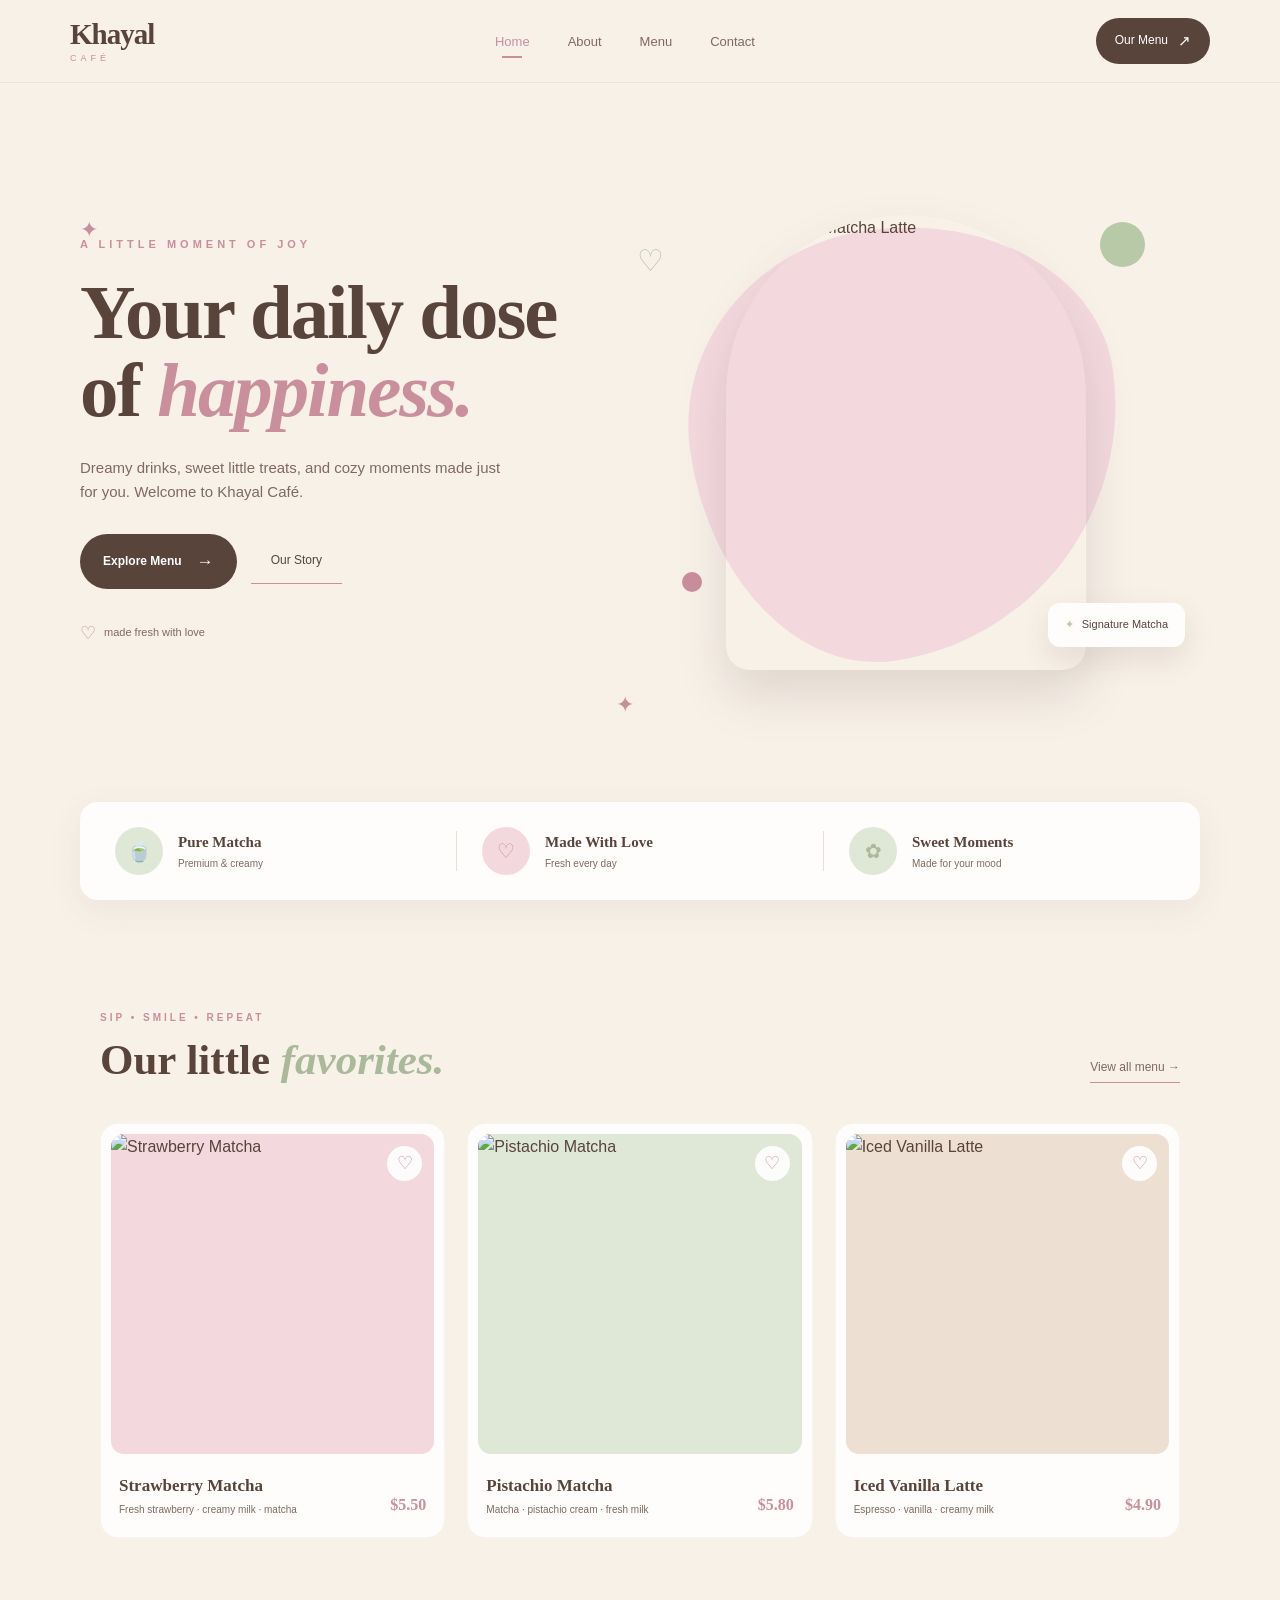
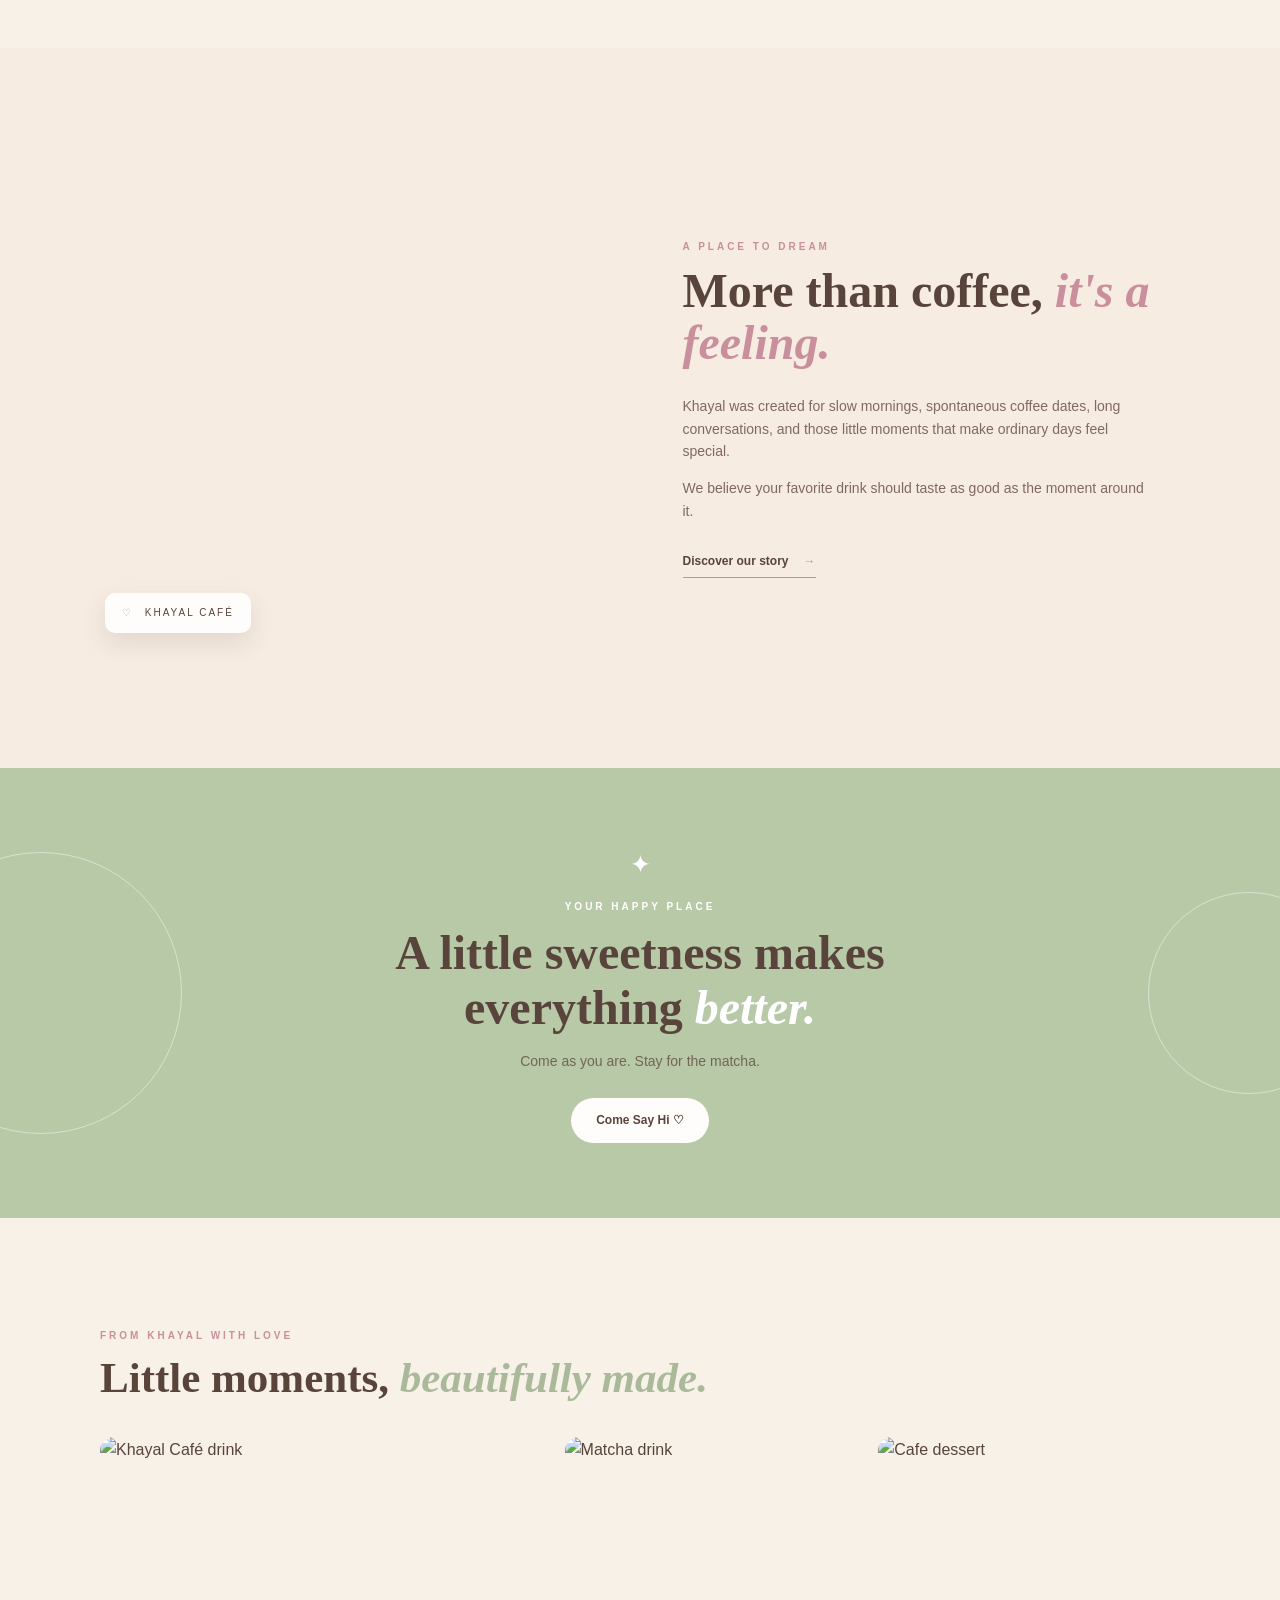
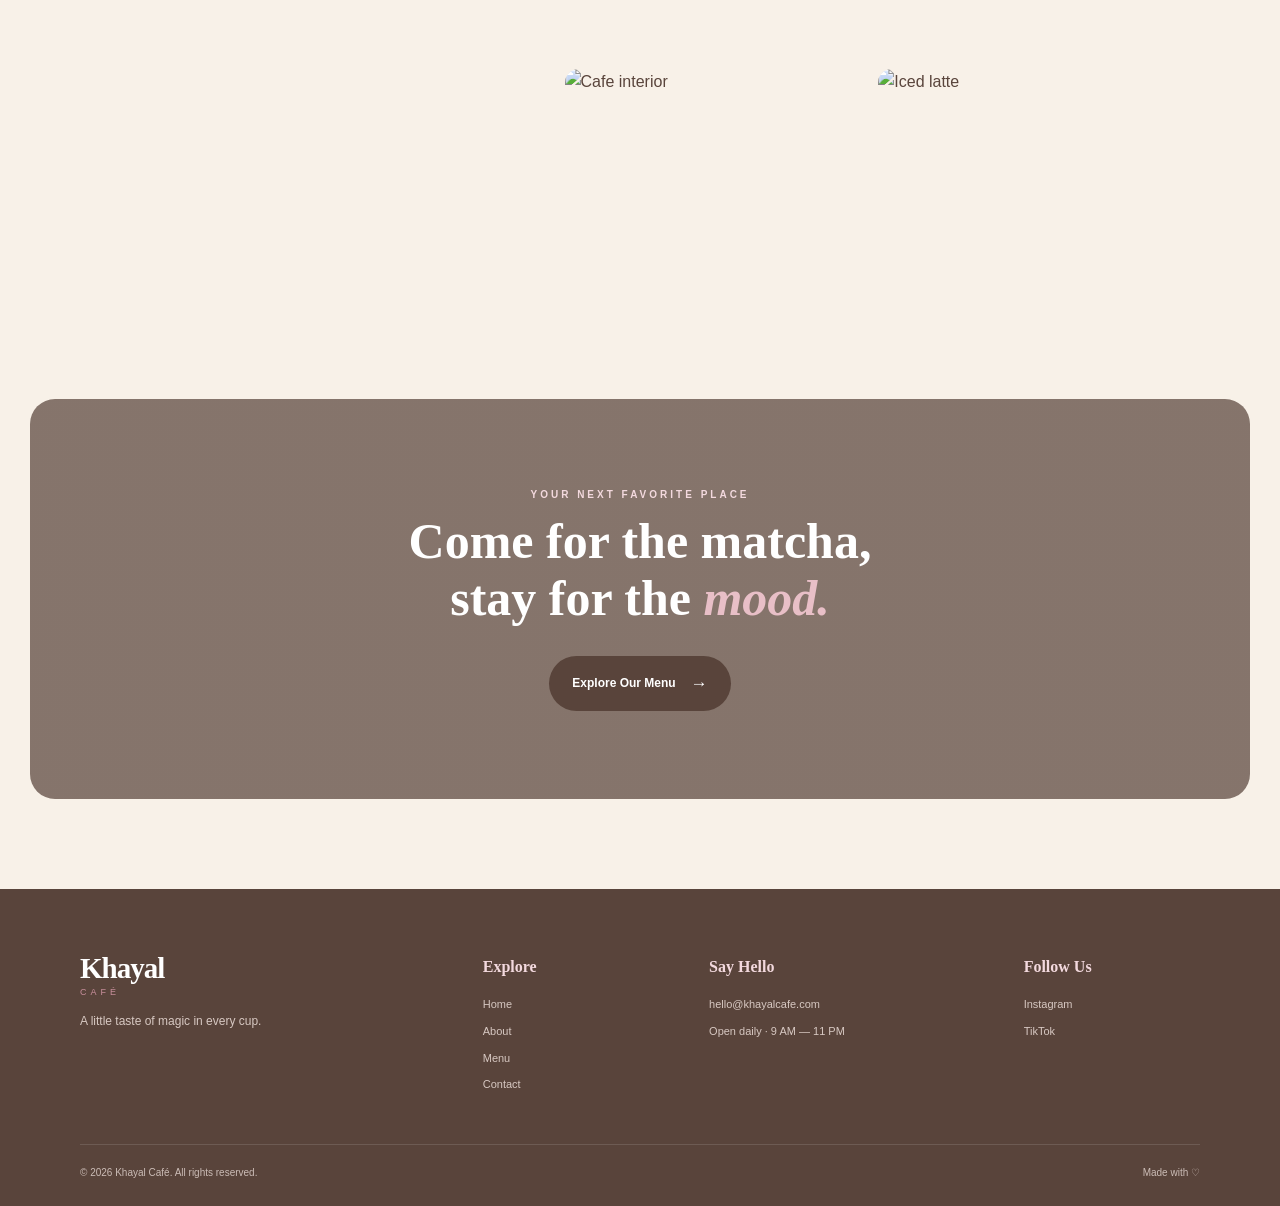
==== index.html @ 0837bf9d "Add files via upload" ====
<!DOCTYPE html>
<html lang="en">
<head>
    <meta charset="UTF-8">
    <meta name="viewport" content="width=device-width, initial-scale=1.0">
    <title>Khayal Café | A Little Taste of Magic</title>
    <link rel="stylesheet" href="style.css">
</head>
<body>
<header class="navbar">  
    <div class="nav-container">  
        <a href="index.html" class="logo">  
            <span>Khayal</span>  
            <small>CAFÉ</small>  
        </a>  
        <nav>  
            <input type="checkbox" id="nav-toggle" class="nav-toggle-input">
            <label for="nav-toggle" class="hamburger">  
               <span></span>  
               <span></span>  
               <span></span>  
            </label>  
            <ul class="nav-links">  
                <li><a href="index.html" class="active">Home</a></li>  
                <li><a href="about.html">About</a></li>  
                <li><a href="menu.html">Menu</a></li>  
                <li><a href="contact.html">Contact</a></li>  
            </ul>  
        </nav>  
        <a href="menu.html" class="menu-btn">  
            Our Menu <span>↗</span>  
        </a>  
    </div>  
</header>  

<main>  

        <section class="hero">
            <span class="decor-star star-one">✦</span>
            <span class="decor-star star-two">✦</span>
            <span class="decor-heart">♡</span>

            <div class="hero-content">
                <p class="eyebrow">
                    A LITTLE MOMENT OF JOY
                </p>
                <h1>
                    Your daily dose
                    of <span>happiness.</span>
                </h1>
                <p class="hero-text">
                    Dreamy drinks, sweet little treats,
                    and cozy moments made just for you.
                    Welcome to Khayal Café.
                </p>
                <div class="hero-buttons">
                    <a href="menu.html" class="primary-btn">
                        Explore Menu
                        <span>→</span>
                    </a>
                    <a href="about.html" class="story-btn">
                        Our Story
                    </a>
                </div>
                <div class="hero-note">
                    <span>♡</span>
                    made fresh with love
                </div>
            </div>
            <div class="hero-visual">
                <div class="pink-shape"></div>
                <div class="hero-image-frame">
                    <img src="images/Strawberry Matcha Latte.jpeg" alt="Strawberry Matcha Latte">
                </div>
                <div class="matcha-tag">
                    <span>✦</span>
                    Signature Matcha
                </div>
                <div class="small-circle circle-one"></div>
                <div class="small-circle circle-two"></div>
            </div>
        </section>
        <section class="values">
            <div class="value-item">
                <div class="value-icon">🍵</div>
                <div>
                    <h3>Pure Matcha</h3>
                    <p>Premium & creamy</p>
                </div>
            </div>

            <div class="value-line"></div>

            <div class="value-item">
                <div class="value-icon pink">♡</div>
                <div>
                    <h3>Made With Love</h3>
                    <p>Fresh every day</p>
                </div>
            </div>

            <div class="value-line"></div>

            <div class="value-item">
                <div class="value-icon green">✿</div>
                <div>
                    <h3>Sweet Moments</h3>
                    <p>Made for your mood</p>
                </div>
            </div>
        </section>
        <section class="favorites">
            <div class="section-header">
                <div>
                    <p class="section-label">
                        SIP • SMILE • REPEAT
                    </p>
                    <h2>
                        Our little <span>favorites.</span>
                    </h2>
                </div>
                <a href="menu.html" class="view-all">
                    View all menu →
                </a>
            </div>

            <div class="drink-grid">
                <!-- CARD 1 -->
                <article class="drink-card">
                    <div class="drink-image pink-bg">
                        <span class="favorite">♡</span>
                        <img src="images/Strawberry Matcha.jpeg" alt="Strawberry Matcha">
                    </div>
                    <div class="drink-info">
                        <div>
                            <h3>Strawberry Matcha</h3>
                            <p>Fresh strawberry · creamy milk · matcha</p>
                        </div>
                        <strong>$5.50</strong>
                    </div>
                </article>

                <!-- CARD 2 -->
                <article class="drink-card">
                    <div class="drink-image green-bg">
                        <span class="favorite">♡</span>
                        <img src="images/Pistachio Matcha.jpeg" alt="Pistachio Matcha">
                    </div>
                    <div class="drink-info">
                        <div>
                            <h3>Pistachio Matcha</h3>
                            <p>Matcha · pistachio cream · fresh milk</p>
                        </div>
                        <strong>$5.80</strong>
                    </div>
                </article>

                <!-- CARD 3 -->
                <article class="drink-card">
                    <div class="drink-image beige-bg">
                        <span class="favorite">♡</span>
                        <img src="images/Iced Vanilla Latte.jpeg" alt="Iced Vanilla Latte">
                    </div>
                    <div class="drink-info">
                        <div>
                            <h3>Iced Vanilla Latte</h3>
                            <p>Espresso · vanilla · creamy milk</p>
                        </div>
                        <strong>$4.90</strong>
                    </div>
                </article>
            </div>
        </section>
        <section class="about-preview">
            <div class="about-photo">
                <img src="images/Khayal Café.jpeg" alt="Khayal Café">
                <div class="photo-label">
                    <span>♡</span>
                    KHAYAL CAFÉ
                </div>
            </div>

            <div class="about-text">
                <p class="section-label">
                    A PLACE TO DREAM
                </p>
                <h2>
                    More than coffee,
                    <span>it's a feeling.</span>
                </h2>
                <p>
                    Khayal was created for slow mornings,
                    spontaneous coffee dates, long conversations,
                    and those little moments that make ordinary
                    days feel special.
                </p>
                <p>
                    We believe your favorite drink should taste
                    as good as the moment around it.
                </p>
                <a href="about.html" class="learn-more">
                    Discover our story
                    <span>→</span>
                </a>
            </div>
        </section>
        <section class="mood-section">
            <div class="mood-decoration">✦</div>
            <p class="section-label">
                YOUR HAPPY PLACE
            </p>
            <h2>
                A little sweetness
                makes everything <span>better.</span>
            </h2>
            <p>
                Come as you are. Stay for the matcha.
            </p>
            <a href="contact.html" class="light-btn">
                Come Say Hi ♡
            </a>
        </section>

        <section class="gallery">
            <div class="section-header gallery-header">
                <div>
                    <p class="section-label">
                        FROM KHAYAL WITH LOVE
                    </p>
                    <h2>
                        Little moments,
                        <span>beautifully made.</span>
                    </h2>
                </div>
            </div>

            <div class="gallery-grid">
                <div class="gallery-item large">
                    <img src="images/Khayal Café drin.jpeg" alt="Khayal Café drink">
                </div>
                <div class="gallery-item">
                    <img src="images/Matcha drink.jpeg" alt="Matcha drink">
                </div>
                <div class="gallery-item">
                    <img src="images/Cafe dessert.jpeg" alt="Cafe dessert">
                </div>
                <div class="gallery-item">
                    <img src="images/Cafe interior.jpeg" alt="Cafe interior">
                </div>
                <div class="gallery-item">
                    <img src="images/Iced latte.jpeg" alt="Iced latte">
                </div>
            </div>
        </section>

        <section class="cta">
            <div class="cta-content">
                <p class="section-label">
                    YOUR NEXT FAVORITE PLACE
                </p>
                <h2>
                    Come for the matcha,
                    <br>
                    stay for the <span>mood.</span>
                </h2>
                <a href="menu.html" class="primary-btn">
                    Explore Our Menu
                    <span>→</span>
                </a>
            </div>
        </section>
    </main>

    <footer class="footer">
        <div class="footer-main">
            <div class="footer-brand">
                <a href="index.html" class="logo">
                    <span>Khayal</span>
                    <small>CAFÉ</small>
                </a>
                <p>
                    A little taste of magic
                    in every cup.
                </p>
            </div>

            <div class="footer-column">
                <h4>Explore</h4>
                <a href="index.html">Home</a>
                <a href="about.html">About</a>
                <a href="menu.html">Menu</a>
                <a href="contact.html">Contact</a>
            </div>

            <div class="footer-column">
                <h4>Say Hello</h4>
                <p>hello@khayalcafe.com</p>
                <p>Open daily · 9 AM — 11 PM</p>
            </div>

            <div class="footer-column">
                <h4>Follow Us</h4>
                <div class="socials">
                    <a href="#">Instagram</a>
                    <a href="#">TikTok</a>
                </div>
            </div>
        </div>

        <div class="footer-bottom">
            <p>
                © 2026 Khayal Café. All rights reserved.
            </p>
            <span>
                Made with ♡
            </span>
        </div>
    </footer>

</body>
</html>
---- style.css ----
* {
    margin: 0;
    padding: 0;
    box-sizing: border-box;
}

html {
    scroll-behavior: smooth;
}

body {
    font-family: Arial, Helvetica, sans-serif;
    background: #f8f1e8;
    color: #59443b;
    line-height: 1.6;
}

img {
    width: 100%;
    display: block;
}

a {
    text-decoration: none;
    color: inherit;
}

/* === COLORS === */
:root {
    --cream: #f8f1e8;
    --beige: #ede0d2;
    --beige-light: #f6ece2;
    --pink: #e8bfc7;
    --pink-light: #f3d9de;
    --pink-dark: #c98f9c;
    --pistachio: #b8c9a8;
    --pistachio-light: #dfe8d7;
    --sage: #a9b99a;
    --mocha: #59443b;
    --mocha-light: #806960;
    --white: #fffdfb;
}

/* === NAVBAR === */
.navbar {
    position: fixed;
    top: 0;
    left: 0;
    width: 100%;
    background: rgba(248, 241, 232, 0.94);
    backdrop-filter: blur(12px);
    z-index: 1000;
    border-bottom: 1px solid rgba(89, 68, 59, 0.08);
}

.nav-container {
    max-width: 1200px;
    height: 82px;
    margin: auto;
    padding: 0 30px;
    display: flex;
    align-items: center;
    justify-content: space-between;
}

/* === LOGO === */
.logo {
    display: flex;
    flex-direction: column;
    line-height: 1;
}

.logo span {
    font-family: Georgia, serif;
    font-size: 29px;
    font-weight: bold;
    letter-spacing: -1px;
}

.logo small {
    margin-top: 5px;
    font-size: 9px;
    letter-spacing: 4px;
    color: var(--pink-dark);
}

/* ===  NAV LINKS === */
.nav-links {
    display: flex;
    align-items: center;
    gap: 38px;
    list-style: none;
}

.nav-links a {
    position: relative;
    font-size: 13px;
    color: var(--mocha-light);
    transition: 0.3s ease;
}

.nav-links a::after {
    content: "";
    position: absolute;
    bottom: -9px;
    left: 50%;
    width: 0;
    height: 2px;
    background: var(--pink-dark);
    transform: translateX(-50%);
    transition: 0.3s ease;
}

.nav-links a:hover,
.nav-links a.active {
    color: var(--pink-dark);
}

.nav-links a:hover::after,
.nav-links a.active::after {
    width: 20px;
}

/* === MENU BUTTON === */
.menu-btn {
    display: flex;
    align-items: center;
    gap: 10px;
    padding: 11px 19px;
    background: var(--mocha);
    color: white;
    border-radius: 30px;
    font-size: 12px;
    transition: 0.3s ease;
}

.menu-btn span {
    font-size: 15px;
}

.menu-btn:hover {
    background: var(--pink-dark);
    transform: translateY(-2px);
}

/* === HERO === */
.hero {
    max-width: 1200px;
    min-height: 720px;
    margin: 82px auto 0;
    padding: 75px 40px;
    display: grid;
    grid-template-columns: 0.9fr 1.1fr;
    align-items: center;
    gap: 50px;
    position: relative;
    overflow: hidden;
}

/* DECORATIONS */
.decor-star {
    position: absolute;
    color: var(--pink-dark);
    font-size: 22px;
}

.star-one {
    top: 130px;
    left: 40px;
}

.star-two {
    bottom: 80px;
    left: 48%;
}

.decor-heart {
    position: absolute;
    top: 155px;
    right: 48%;
    font-size: 30px;
    color: var(--pistachio);
}

/* === HERO CONTENT === */
.hero-content {
    position: relative;
    z-index: 3;
}

.eyebrow {
    color: var(--pink-dark);
    font-size: 11px;
    font-weight: bold;
    letter-spacing: 4px;
    margin-bottom: 20px;
}

.hero h1 {
    font-family: Georgia, serif;
    font-size: clamp(55px, 6vw, 78px);
    line-height: 1.02;
    letter-spacing: -2px;
    color: var(--mocha);
    max-width: 560px;
    margin-bottom: 25px;
}

.hero h1 span {
    color: var(--pink-dark);
    font-style: italic;
}

.hero-text {
    max-width: 440px;
    color: var(--mocha-light);
    font-size: 15px;
    margin-bottom: 30px;
}

/* == BUTTONS == */
.hero-buttons {
    display: flex;
    align-items: center;
    gap: 14px;
}

.primary-btn {
    display: inline-flex;
    align-items: center;
    gap: 15px;
    background: var(--mocha);
    color: white;
    padding: 14px 23px;
    border-radius: 30px;
    font-size: 12px;
    font-weight: bold;
    transition: 0.3s ease;
}

.primary-btn span {
    font-size: 17px;
}

.primary-btn:hover {
    background: var(--pink-dark);
    transform: translateY(-3px);
    box-shadow: 0 12px 25px rgba(89, 68, 59, 0.15);
}

.story-btn {
    padding: 13px 20px;
    font-size: 12px;
    color: var(--mocha);
    border-bottom: 1px solid var(--pink-dark);
    transition: 0.3s ease;
}

.story-btn:hover {
    color: var(--pink-dark);
}

.hero-note {
    margin-top: 30px;
    display: flex;
    align-items: center;
    gap: 8px;
    font-size: 11px;
    color: var(--mocha-light);
}

.hero-note span {
    color: var(--pink-dark);
    font-size: 18px;
}

/* === HERO VISUAL == */
.hero-visual {
    height: 540px;
    position: relative;
    display: flex;
    align-items: center;
    justify-content: center;
}

/* BIG PINK SHAPE */
.pink-shape {
    position: absolute;
    width: 430px;
    height: 430px;
    background: var(--pink-light);
    border-radius: 48% 52% 60% 40% / 45% 40% 60% 55%;
    transform: rotate(-8deg);
}

/* IMAGE */
.hero-image-frame {
    position: relative;
    width: 360px;
    height: 455px;
    z-index: 2;
    overflow: hidden;
    border-radius: 190px 190px 25px 25px;
    box-shadow: 0 25px 50px rgba(89, 68, 59, 0.15);
}

.hero-image-frame img {
    width: 100%;
    height: 100%;
    object-fit: cover;
    transition: 0.6s ease;
}

.hero-image-frame:hover img {
    transform: scale(1.05);
}

/* MATCHA TAG */
.matcha-tag {
    position: absolute;
    z-index: 5;
    bottom: 65px;
    right: 15px;
    padding: 13px 17px;
    background: var(--white);
    border-radius: 12px;
    box-shadow: 0 12px 30px rgba(89, 68, 59, 0.12);
    font-size: 11px;
    display: flex;
    align-items: center;
    gap: 8px;
}

.matcha-tag span {
    color: var(--pistachio);
}

/* CIRCLES */
.small-circle {
    position: absolute;
    border-radius: 50%;
}

.circle-one {
    width: 45px;
    height: 45px;
    background: var(--pistachio);
    top: 50px;
    right: 55px;
}

.circle-two {
    width: 20px;
    height: 20px;
    background: var(--pink-dark);
    bottom: 120px;
    left: 70px;
}

/* ==== VALUES === */
.values {
    max-width: 1120px;
    margin: auto;
    background: var(--white);
    padding: 25px 35px;
    border-radius: 18px;
    box-shadow: 0 10px 35px rgba(89, 68, 59, 0.07);
    display: grid;
    grid-template-columns: 1fr auto 1fr auto 1fr;
    align-items: center;
    gap: 25px;
    position: relative;
    z-index: 10;
}

.value-item {
    display: flex;
    align-items: center;
    gap: 15px;
}

.value-icon {
    width: 48px;
    height: 48px;
    flex-shrink: 0;
    display: flex;
    align-items: center;
    justify-content: center;
    border-radius: 50%;
    background: var(--pistachio-light);
    font-size: 20px;
}

.value-icon.pink {
    background: var(--pink-light);
    color: var(--pink-dark);
}

.value-icon.green {
    background: var(--pistachio-light);
    color: var(--sage);
}

.value-item h3 {
    font-family: Georgia, serif;
    font-size: 15px;
    margin-bottom: 2px;
}

.value-item p {
    font-size: 10px;
    color: var(--mocha-light);
}

.value-line {
    width: 1px;
    height: 40px;
    background: #eadfd6;
}
/* === FAVORITES ==== */
.favorites {
    max-width: 1120px;
    margin: auto;
    padding: 110px 20px;
}

.section-header {
    display: flex;
    align-items: end;
    justify-content: space-between;
    margin-bottom: 40px;
}

.section-label {
    color: var(--pink-dark);
    font-size: 10px;
    letter-spacing: 3px;
    font-weight: bold;
    margin-bottom: 10px;
}

.section-header h2 {
    font-family: Georgia, serif;
    font-size: 43px;
    line-height: 1.1;
}

.section-header h2 span {
    color: var(--sage);
    font-style: italic;
}

.view-all {
    font-size: 12px;
    color: var(--mocha-light);
    border-bottom: 1px solid var(--pink-dark);
    padding-bottom: 5px;
}

/* DRINK GRID */
.drink-grid {
    display: grid;
    grid-template-columns: repeat(3, 1fr);
    gap: 22px;
}

.drink-card {
    background: var(--white);
    border-radius: 18px;
    padding: 10px;
    transition: 0.35s ease;
    border: 1px solid rgba(89, 68, 59, 0.05);
}

.drink-card:hover {
    transform: translateY(-8px);
    box-shadow: 0 20px 40px rgba(89, 68, 59, 0.10);
}

.drink-image {
    height: 320px;
    position: relative;
    overflow: hidden;
    border-radius: 13px;
}

.pink-bg {
    background: var(--pink-light);
}

.green-bg {
    background: var(--pistachio-light);
}

.beige-bg {
    background: var(--beige);
}

.drink-image img {
    height: 100%;
    object-fit: cover;
    transition: 0.5s ease;
}

.drink-card:hover .drink-image img {
    transform: scale(1.04);
}

.favorite {
    position: absolute;
    top: 12px;
    right: 12px;
    z-index: 3;
    width: 35px;
    height: 35px;
    background: rgba(255, 255, 255, 0.9);
    border-radius: 50%;
    display: flex;
    align-items: center;
    justify-content: center;
    color: var(--pink-dark);
    font-size: 18px;
}

.drink-info {
    padding: 18px 8px 10px;
    display: flex;
    align-items: end;
    justify-content: space-between;
    gap: 10px;
}

.drink-info h3 {
    font-family: Georgia, serif;
    font-size: 17px;
    margin-bottom: 4px;
}

.drink-info p {
    color: var(--mocha-light);
    font-size: 10px;
    line-height: 1.4;
}

.drink-info strong {
    color: var(--pink-dark);
    font-family: Georgia, serif;
    white-space: nowrap;
}

/* ================= ABOUT ================= */
.about-preview {
    background: var(--beige-light);
    padding: 110px max(30px, calc((100% - 1120px) / 2));
    display: grid;
    grid-template-columns: 1fr 1fr;
    gap: 85px;
    align-items: center;
}

.about-photo {
    position: relative;
}

.about-photo img {
    height: 500px;
    object-fit: cover;
    border-radius: 180px 180px 20px 20px;
}

.photo-label {
    position: absolute;
    bottom: 25px;
    left: 25px;
    background: var(--white);
    padding: 12px 17px;
    border-radius: 10px;
    font-size: 10px;
    letter-spacing: 2px;
    box-shadow: 0 10px 25px rgba(89, 68, 59, 0.12);
}

.photo-label span {
    color: var(--pink-dark);
    margin-right: 7px;
}

.about-text h2 {
    font-family: Georgia, serif;
    font-size: 48px;
    line-height: 1.1;
    margin-bottom: 25px;
}

.about-text h2 span {
    color: var(--pink-dark);
    font-style: italic;
}

.about-text > p:not(.section-label) {
    max-width: 470px;
    color: var(--mocha-light);
    font-size: 14px;
    margin-bottom: 15px;
}

.learn-more {
    display: inline-flex;
    gap: 15px;
    margin-top: 15px;
    color: var(--mocha);
    font-size: 12px;
    font-weight: bold;
    border-bottom: 1px solid var(--pink-dark);
    padding-bottom: 6px;
}

.learn-more span {
    color: var(--pink-dark);
}

/* === MOOD ==== */
.mood-section {
    min-height: 450px;
    background: var(--pistachio);
    display: flex;
    flex-direction: column;
    align-items: center;
    justify-content: center;
    text-align: center;
    padding: 70px 25px;
    position: relative;
    overflow: hidden;
}

.mood-section::before {
    content: "";
    position: absolute;
    width: 280px;
    height: 280px;
    border: 1px solid rgba(255, 255, 255, 0.45);
    border-radius: 50%;
    left: -100px;
}

.mood-section::after {
    content: "";
    position: absolute;
    width: 200px;
    height: 200px;
    border: 1px solid rgba(255, 255, 255, 0.45);
    border-radius: 50%;
    right: -70px;
}

.mood-decoration {
    font-size: 25px;
    color: white;
    margin-bottom: 15px;
}

.mood-section .section-label {
    color: white;
}

.mood-section h2 {
    max-width: 700px;
    font-family: Georgia, serif;
    font-size: 48px;
    line-height: 1.15;
    color: var(--mocha);
    margin-bottom: 15px;
}

.mood-section h2 span {
    color: white;
    font-style: italic;
}

.mood-section > p:not(.section-label) {
    color: rgba(89, 68, 59, 0.75);
    font-size: 14px;
    margin-bottom: 25px;
}

.light-btn {
    background: var(--white);
    color: var(--mocha);
    padding: 13px 25px;
    border-radius: 30px;
    font-size: 12px;
    font-weight: bold;
    transition: 0.3s ease;
}

.light-btn:hover {
    background: var(--pink-light);
    transform: translateY(-3px);
}

/* ================= GALLERY ================= */
.gallery {
    max-width: 1120px;
    margin: auto;
    padding: 110px 20px;
}

.gallery-header {
    margin-bottom: 35px;
}

.gallery-grid {
    display: grid;
    grid-template-columns: 1.5fr 1fr 1fr;
    grid-template-rows: 220px 220px;
    gap: 12px;
}

.gallery-item {
    overflow: hidden;
    border-radius: 14px;
}

.gallery-item.large {
    grid-row: span 2;
}

.gallery-item img {
    width: 100%;
    height: 100%;
    object-fit: cover;
    transition: 0.5s ease;
}

.gallery-item:hover img {
    transform: scale(1.06);
}

/* === CTA === */
.cta {
    margin: 0 30px 90px;
    min-height: 400px;
    border-radius: 25px;
    background: linear-gradient(
            rgba(89, 68, 59, 0.72),
            rgba(89, 68, 59, 0.72)
        ),
        url("../images/cafe.jpg");
    background-size: cover;
    background-position: center;
    display: flex;
    align-items: center;
    justify-content: center;
    text-align: center;
}

.cta-content .section-label {
    color: var(--pink-light);
}

.cta h2 {
    font-family: Georgia, serif;
    color: white;
    font-size: 50px;
    line-height: 1.15;
    margin-bottom: 28px;
}

.cta h2 span {
    color: var(--pink);
    font-style: italic;
}

/* == FOOTER === */
.footer {
    background: var(--mocha);
    color: white;
    padding: 65px max(30px, calc((100% - 1120px) / 2)) 25px;
}

.footer-main {
    display: grid;
    grid-template-columns: 2fr 1fr 1.5fr 1fr;
    gap: 50px;
    padding-bottom: 50px;
}

.footer-brand .logo span {
    color: white;
}

.footer-brand p {
    color: #d7c8c2;
    font-size: 12px;
    margin-top: 15px;
    max-width: 190px;
}

.footer-column {
    display: flex;
    flex-direction: column;
    gap: 9px;
}

.footer-column h4 {
    font-family: Georgia, serif;
    font-color: var(--pink-light);
    color: var(--pink-light);
    margin-bottom: 8px;
}

.footer-column a,
.footer-column p {
    color: #d7c8c2;
    font-size: 11px;
    transition: 0.3s ease;
}

.footer-column a:hover {
    color: var(--pink);
}

.socials {
    display: flex;
    flex-direction: column;
    gap: 9px;
}

.footer-bottom {
    border-top: 1px solid rgba(255, 255, 255, 0.12);
    padding-top: 20px;
    display: flex;
    justify-content: space-between;
    color: #cbbcb6;
    font-size: 10px;
}

/* ==ABOUT PAGE==== */

/* == ABOUT HERO == */
.about-hero {
    min-height: 500px;
    margin-top: 82px;
    background: radial-gradient(
            circle at 15% 25%,
            rgba(232, 191, 199, 0.45),
            transparent 25%
        ),
        radial-gradient(
            circle at 85% 70%,
            rgba(184, 201, 168, 0.45),
            transparent 25%
        ),
        var(--beige);
    display: flex;
    align-items: center;
    justify-content: center;
    text-align: center;
    padding: 80px 25px;
    position: relative;
    overflow: hidden;
}

.about-hero-content {
    max-width: 720px;
    position: relative;
    z-index: 2;
}

.about-hero h1 {
    font-family: Georgia, serif;
    font-size: clamp(48px, 6vw, 72px);
    line-height: 1.05;
    letter-spacing: -2px;
    color: var(--mocha);
    margin-bottom: 25px;
}

.about-hero h1 span {
    color: var(--pink-dark);
    font-style: italic;
}

.about-hero-content > p:last-child {
    max-width: 550px;
    margin: auto;
    color: var(--mocha-light);
    font-size: 15px;
}

.about-hero-decoration {
    position: absolute;
    font-size: 35px;
    color: rgba(255, 255, 255, 0.8);
}

.decoration-left {
    top: 90px;
    left: 12%;
}

.decoration-right {
    bottom: 80px;
    right: 12%;
    color: var(--pink-dark);
}

/* ================= STORY ================= */
.story-section {
    max-width: 1120px;
    margin: auto;
    padding: 110px 20px;
    display: grid;
    grid-template-columns: 1fr 1fr;
    align-items: center;
    gap: 90px;
}

.story-image {
    position: relative;
}

.story-image img {
    height: 560px;
    object-fit: cover;
    border-radius: 200px 200px 25px 25px;
}

.story-badge {
    position: absolute;
    right: -20px;
    bottom: 35px;
    background: var(--white);
    padding: 15px 20px;
    border-radius: 13px;
    display: flex;
    align-items: center;
    gap: 12px;
    box-shadow: 0 15px 35px rgba(89, 68, 59, 0.12);
}

.story-badge > span {
    width: 40px;
    height: 40px;
    display: flex;
    align-items: center;
    justify-content: center;
    border-radius: 50%;
    background: var(--pistachio-light);
    color: var(--sage);
    font-size: 19px;
}

.story-badge div {
    display: flex;
    flex-direction: column;
}

.story-badge strong {
    font-family: Georgia, serif;
    font-size: 13px;
}

.story-badge small {
    font-size: 9px;
    color: var(--mocha-light);
}

.story-content h2 {
    font-family: Georgia, serif;
    font-size: 49px;
    line-height: 1.1;
    margin-bottom: 25px;
}

.story-content h2 span {
    color: var(--pink-dark);
    font-style: italic;
}

.story-content > p:not(.section-label) {
    color: var(--mocha-light);
    font-size: 14px;
    max-width: 480px;
    margin-bottom: 16px;
}

.story-signature {
    display: flex;
    align-items: center;
    gap: 13px;
    margin-top: 30px;
    padding-top: 22px;
    border-top: 1px solid #e6d8ce;
    max-width: 400px;
}

.story-signature > span {
    width: 42px;
    height: 42px;
    display: flex;
    align-items: center;
    justify-content: center;
    background: var(--pink-light);
    border-radius: 50%;
    color: var(--pink-dark);
    font-size: 19px;
}

.story-signature p {
    font-family: Georgia, serif;
    font-size: 12px;
    line-height: 1.4;
    color: var(--mocha-light);
}

.story-signature strong {
    color: var(--mocha);
}

/* == NUMBERS === */
.numbers {
    background: var(--pistachio);
    padding: 35px max(30px, calc((100% - 1000px) / 2));
    display: grid;
    grid-template-columns: 1fr auto 1fr auto 1fr auto 1fr;
    align-items: center;
    gap: 30px;
}

.number-item {
    display: flex;
    align-items: center;
    justify-content: center;
    gap: 13px;
}

.number-item strong {
    font-family: Georgia, serif;
    font-size: 32px;
    color: var(--mocha);
}

.number-item span {
    font-size: 9px;
    text-transform: uppercase;
    letter-spacing: 1px;
    line-height: 1.4;
    color: rgba(89, 68, 59, 0.7);
}

.number-divider {
    height: 38px;
    width: 1px;
    background: rgba(89, 68, 59, 0.2);
}

/* == WHY SECTION == */
.why-section {
    max-width: 1120px;
    margin: auto;
    padding: 110px 20px;
}

.why-header {
    max-width: 620px;
    margin-bottom: 50px;
}

.why-header h2 {
    font-family: Georgia, serif;
    font-size: 48px;
    line-height: 1.1;
    margin-bottom: 15px;
}

.why-header h2 span {
    color: var(--sage);
    font-style: italic;
}

.why-header > p:last-child {
    color: var(--mocha-light);
    font-size: 14px;
    max-width: 500px;
}

.why-grid {
    display: grid;
    grid-template-columns: repeat(3, 1fr);
    gap: 20px;
}

.why-card {
    padding: 35px 30px;
    background: var(--beige-light);
    border-radius: 18px;
    min-height: 300px;
    position: relative;
    transition: 0.35s ease;
}

.why-card:hover {
    transform: translateY(-7px);
    box-shadow: 0 20px 35px rgba(89, 68, 59, 0.08);
}

.why-card.featured {
    background: var(--pink-light);
}

.why-number {
    position: absolute;
    top: 25px;
    right: 25px;
    font-family: Georgia, serif;
    font-size: 12px;
    color: rgba(89, 68, 59, 0.35);
}

.why-icon {
    width: 58px;
    height: 58px;
    background: var(--white);
    border-radius: 50%;
    display: flex;
    align-items: center;
    justify-content: center;
    font-size: 24px;
    margin-bottom: 30px;
}

.why-card h3 {
    font-family: Georgia, serif;
    font-size: 22px;
    margin-bottom: 10px;
}

.why-card p {
    color: var(--mocha-light);
    font-size: 13px;
    max-width: 270px;
}

/* == QUOTE == */
.quote-section {
    background: var(--beige-light);
    padding: 100px max(30px, calc((100% - 1120px) / 2));
    display: grid;
    grid-template-columns: 1fr 1fr;
    align-items: center;
    gap: 80px;
}

.quote-image {
    height: 450px;
    overflow: hidden;
    border-radius: 20px;
}

.quote-image img {
    height: 100%;
    object-fit: cover;
    transition: 0.5s ease;
}

.quote-image:hover img {
    transform: scale(1.04);
}

.quote-content {
    position: relative;
    padding: 30px;
}

.quote-symbol {
    font-family: Georgia, serif;
    font-size: 100px;
    color: var(--pink);
    line-height: 0.5;
}

.quote-content blockquote {
    font-family: Georgia, serif;
    font-size: 39px;
    line-height: 1.2;
    color: var(--mocha);
    margin: 20px 0 25px;
}

.quote-line {
    width: 45px;
    height: 2px;
    background: var(--pink-dark);
    margin-bottom: 15px;
}

.quote-content > p {
    font-size: 11px;
    color: var(--mocha-light);
    letter-spacing: 1px;
}

/* === ATMOSPHERE == */
.atmosphere {
    max-width: 1120px;
    margin: auto;
    padding: 110px 20px;
    display: grid;
    grid-template-columns: 1fr 0.85fr;
    gap: 90px;
    align-items: center;
}

.atmosphere-content h2 {
    font-family: Georgia, serif;
    font-size: 48px;
    line-height: 1.1;
    margin-bottom: 20px;
}

.atmosphere-content h2 span {
    color: var(--pink-dark);
    font-style: italic;
}

.atmosphere-content > p:not(.section-label) {
    color: var(--mocha-light);
    font-size: 14px;
    max-width: 470px;
    margin-bottom: 25px;
}

.mood-tags {
    display: flex;
    flex-wrap: wrap;
    gap: 8px;
}

.mood-tags span {
    padding: 8px 13px;
    background: var(--pistachio-light);
    color: var(--mocha);
    border-radius: 20px;
    font-size: 10px;
}

.mood-tags span:nth-child(even) {
    background: var(--pink-light);
}

.atmosphere-photo {
    position: relative;
}

.atmosphere-photo::before {
    content: "";
    position: absolute;
    width: 100%;
    height: 100%;
    border: 1px solid var(--pink);
    border-radius: 20px;
    transform: rotate(5deg);
    z-index: 0;
}

.atmosphere-photo img {
    position: relative;
    z-index: 1;
    height: 450px;
    object-fit: cover;
    border-radius: 20px;
}

/* == ABOUT CTA == */
.about-cta {
    margin: 0 30px 90px;
    min-height: 390px;
    border-radius: 25px;
    background: var(--mocha);
    display: flex;
    flex-direction: column;
    align-items: center;
    justify-content: center;
    text-align: center;
    padding: 60px 20px;
    position: relative;
    overflow: hidden;
}

.about-cta::before {
    content: "✦";
    position: absolute;
    top: 45px;
    left: 18%;
    font-size: 25px;
    color: var(--pink);
}

.about-cta::after {
    content: "♡";
    position: absolute;
    bottom: 45px;
    right: 18%;
    font-size: 35px;
    color: var(--pistachio);
}

.about-cta .section-label {
    color: var(--pink-light);
}

.about-cta h2 {
    max-width: 650px;
    font-family: Georgia, serif;
    color: white;
    font-size: 48px;
    line-height: 1.15;
    margin-bottom: 28px;
}

.about-cta h2 span {
    color: var(--pink);
    font-style: italic;
}


/* ==  MENU / SERVICES PAGE=== */

/* == MENU HERO == */
.menu-hero {
    min-height: 620px;
    margin-top: 82px;
    padding: 70px max(30px, calc((100% - 1120px) / 2));
    display: grid;
    grid-template-columns: 1fr 0.8fr;
    align-items: center;
    gap: 70px;
    background: radial-gradient(
            circle at 10% 20%,
            rgba(232, 191, 199, 0.45),
            transparent 25%
        ),
        var(--cream);
    overflow: hidden;
}

.menu-hero-content h1 {
    font-family: Georgia, serif;
    font-size: clamp(52px, 6vw, 76px);
    line-height: 1.02;
    letter-spacing: -2px;
    color: var(--mocha);
    max-width: 600px;
    margin-bottom: 25px;
}

.menu-hero-content h1 span {
    color: var(--pink-dark);
    font-style: italic;
}

.menu-hero-content > p:last-child {
    max-width: 480px;
    color: var(--mocha-light);
    font-size: 15px;
}

/* HERO DRINK */
.menu-hero-drink {
    height: 480px;
    position: relative;
    display: flex;
    justify-content: center;
    align-items: center;
}

.menu-hero-circle {
    position: absolute;
    width: 390px;
    height: 390px;
    background: var(--pistachio-light);
    border-radius: 50%;
}

.menu-hero-drink img {
    position: relative;
    z-index: 2;
    width: 330px;
    height: 420px;
    object-fit: cover;
    border-radius: 170px 170px 20px 20px;
    box-shadow: 0 25px 45px rgba(89, 68, 59, 0.15);
    transition: 0.5s ease;
}

.menu-hero-drink:hover img {
    transform: translateY(-8px) rotate(1deg);
}

.hero-price {
    position: absolute;
    z-index: 4;
    bottom: 15px;
    right: 15px;
    background: var(--white);
    padding: 18px 20px;
    border-radius: 14px;
    box-shadow: 0 15px 30px rgba(89, 68, 59, 0.12);
    display: flex;
    flex-direction: column;
}

.hero-price small {
    color: var(--pink-dark);
    font-size: 8px;
    letter-spacing: 2px;
    margin-bottom: 5px;
}

.hero-price strong {
    font-family: Georgia, serif;
    font-size: 15px;
}

.hero-price span {
    color: var(--sage);
    font-family: Georgia, serif;
    font-size: 14px;
    margin-top: 3px;
}

/* ==MENU INTRO== */
.menu-intro {
    max-width: 1120px;
    margin: auto;
    padding: 90px 20px 50px;
    display: flex;
    align-items: end;
    justify-content: space-between;
    gap: 40px;
}

.menu-intro h2 {
    font-family: Georgia, serif;
    font-size: 45px;
    line-height: 1.1;
}

.menu-intro h2 span {
    color: var(--sage);
    font-style: italic;
}

.menu-intro > p {
    max-width: 400px;
    color: var(--mocha-light);
    font-size: 13px;
}

/* ===MENU SECTION=== */
.menu-section {
    max-width: 1120px;
    margin: auto;
    padding: 45px 20px 100px;
}

.menu-category-title {
    display: flex;
    align-items: center;
    gap: 25px;
    margin-bottom: 35px;
}

.menu-category-title > div {
    display: flex;
    align-items: center;
    gap: 15px;
    white-space: nowrap;
}

.menu-category-title .section-label {
    margin-bottom: 3px;
}

.menu-category-title h2 {
    font-family: Georgia, serif;
    font-size: 30px;
    line-height: 1;
}

.menu-category-title h2 span {
    color: var(--pink-dark);
    font-style: italic;
}

.category-icon {
    width: 50px;
    height: 50px;
    display: flex;
    align-items: center;
    justify-content: center;
    background: var(--pistachio-light);
    border-radius: 50%;
    font-size: 21px;
}

.coffee-icon {
    background: var(--pink-light);
}

.category-line {
    height: 1px;
    width: 100%;
    background: #e5d9d0;
}

/* ================= MENU GRID ================= */
.menu-grid {
    display: grid;
    grid-template-columns: repeat(3, 1fr);
    gap: 22px;
}

/* ================= MENU CARD ================= */
.menu-card {
    background: var(--white);
    border: 1px solid rgba(89, 68, 59, 0.06);
    border-radius: 18px;
    overflow: hidden;
    transition: 0.35s ease;
}

.menu-card:hover {
    transform: translateY(-9px);
    box-shadow: 0 20px 40px rgba(89, 68, 59, 0.11);
}

.menu-image {
    height: 320px;
    position: relative;
    overflow: hidden;
    background: var(--beige-light);
}

.menu-image img {
    width: 100%;
    height: 100%;
    object-fit: cover;
    transition: 0.5s ease;
}

.menu-card:hover .menu-image img {
    transform: scale(1.06);
}

/* BADGES */
.best-seller,
.new-item {
    position: absolute;
    top: 15px;
    left: 15px;
    padding: 7px 11px;
    border-radius: 20px;
    background: var(--pink-dark);
    color: white;
    font-size: 8px;
    font-weight: bold;
    letter-spacing: 1px;
}

.new-item {
    background: var(--sage);
}

/* HEART */
.heart {
    position: absolute;
    top: 12px;
    right: 12px;
    width: 38px;
    height: 38px;
    border: none;
    background: rgba(255, 255, 255, 0.92);
    color: var(--pink-dark);
    border-radius: 50%;
    font-size: 19px;
    cursor: pointer;
    transition: 0.3s ease;
}

.heart:hover {
    background: var(--pink-light);
    transform: scale(1.1);
}

/* PRODUCT INFO */
.menu-card-info {
    padding: 20px 18px 18px;
}

.product-title {
    display: flex;
    align-items: center;
    justify-content: space-between;
    gap: 10px;
    margin-bottom: 7px;
}

.product-title h3 {
    font-family: Georgia, serif;
    font-size: 17px;
}

.product-title strong {
    color: var(--pink-dark);
    font-family: Georgia, serif;
    white-space: nowrap;
}

.menu-card-info > p {
    color: var(--mocha-light);
    font-size: 11px;
    line-height: 1.5;
    min-height: 34px;
}

.product-tags {
    display: flex;
    gap: 6px;
    margin-top: 15px;
}

.product-tags span {
    padding: 5px 9px;
    border-radius: 15px;
    background: var(--pistachio-light);
    font-size: 8px;
    color: var(--mocha);
}

.product-tags span:nth-child(2) {
    background: var(--pink-light);
}

/* ===DESSERTS=== */
.dessert-section {
    background: var(--beige-light);
    padding: 100px max(30px, calc((100% - 1120px) / 2));
}

.dessert-heading {
    max-width: 600px;
    margin-bottom: 40px;
}

.dessert-heading h2 {
    font-family: Georgia, serif;
    font-size: 47px;
    line-height: 1.1;
    margin-bottom: 15px;
}

.dessert-heading h2 span {
    color: var(--pink-dark);
    font-style: italic;
}

.dessert-heading > p:last-child {
    color: var(--mocha-light);
    font-size: 13px;
    max-width: 430px;
}

/* DESSERT GRID */
.dessert-grid {
    display: grid;
    grid-template-columns: 1.4fr 0.8fr 0.8fr;
    height: 470px;
    gap: 12px;
}

.dessert-card {
    position: relative;
    overflow: hidden;
    border-radius: 18px;
}

.dessert-card img {
    width: 100%;
    height: 100%;
    object-fit: cover;
    transition: 0.5s ease;
}

.dessert-card:hover img {
    transform: scale(1.06);
}

.dessert-overlay {
    position: absolute;
    left: 12px;
    right: 12px;
    bottom: 12px;
    background: rgba(255, 253, 251, 0.94);
    padding: 13px 15px;
    border-radius: 12px;
    display: flex;
    align-items: center;
    gap: 12px;
    backdrop-filter: blur(8px);
}

.dessert-overlay > span {
    width: 34px;
    height: 34px;
    border-radius: 50%;
    background: var(--pink-light);
    color: var(--pink-dark);
    display: flex;
    align-items: center;
    justify-content: center;
    font-size: 17px;
}

.dessert-overlay h3 {
    font-family: Georgia, serif;
    font-size: 13px;
}

.dessert-overlay strong {
    font-family: Georgia, serif;
    color: var(--pink-dark);
    font-size: 12px;
}

/* == CUSTOM== */
.custom-section {
    max-width: 1120px;
    margin: auto;
    padding: 110px 20px;
    display: grid;
    grid-template-columns: 0.85fr 1fr;
    align-items: center;
    gap: 90px;
}

.custom-image {
    position: relative;
}

.custom-image::after {
    content: "";
    position: absolute;
    width: 100%;
    height: 100%;
    left: 18px;
    top: 18px;
    border: 1px solid var(--pink);
    border-radius: 20px;
    z-index: -1;
}

.custom-image img {
    height: 450px;
    object-fit: cover;
    border-radius: 20px;
}

.custom-content h2 {
    font-family: Georgia, serif;
    font-size: 48px;
    line-height: 1.1;
    margin-bottom: 20px;
}

.custom-content h2 span {
    color: var(--sage);
    font-style: italic;
}

.custom-content > p:not(.section-label) {
    color: var(--mocha-light);
    max-width: 460px;
    font-size: 14px;
    margin-bottom: 30px;
}

.custom-options {
    border-top: 1px solid #e4d8cf;
}

.custom-options > div {
    display: flex;
    align-items: center;
    gap: 18px;
    padding: 15px 0;
    border-bottom: 1px solid #e4d8cf;
}

.custom-options span {
    font-family: Georgia, serif;
    color: var(--pink-dark);
    font-size: 12px;
}

.custom-options p {
    font-size: 12px;
    color: var(--mocha);
}

/* == MENU CTA== */
.menu-cta {
    margin: 0 30px 90px;
    min-height: 390px;
    border-radius: 25px;
    background: var(--pistachio);
    display: flex;
    align-items: center;
    justify-content: center;
    text-align: center;
    padding: 60px 20px;
    position: relative;
    overflow: hidden;
}

.menu-cta::before {
    content: "✦";
    position: absolute;
    top: 45px;
    left: 18%;
    color: rgba(255, 255, 255, 0.7);
    font-size: 28px;
}

.menu-cta::after {
    content: "♡";
    position: absolute;
    bottom: 45px;
    right: 18%;
    color: rgba(255, 255, 255, 0.7);
    font-size: 35px;
}

.menu-cta h2 {
    font-family: Georgia, serif;
    color: var(--mocha);
    font-size: 50px;
    line-height: 1.1;
    margin-bottom: 10px;
}

.menu-cta h2 span {
    color: white;
    font-style: italic;
}

.menu-cta > div > p:not(.section-label) {
    color: rgba(89, 68, 59, 0.7);
    font-size: 13px;
    margin-bottom: 25px;
}


/* ==
   KHAYAL CAFÉ — CONTACT PAGE ===*/
.contact-hero {
    min-height: 470px;
    margin-top: 82px;
    padding: 80px max(30px, calc((100% - 1120px) / 2));
    display: grid;
    grid-template-columns: 1fr 0.7fr;
    align-items: center;
    gap: 70px;
    background: radial-gradient(
            circle at 10% 30%,
            rgba(235, 190, 199, 0.5),
            transparent 28%
        ),
        var(--cream);
    overflow: hidden;
}

.contact-hero-content h1 {
    font-family: Georgia, serif;
    font-size: clamp(52px, 6vw, 75px);
    line-height: 1.03;
    letter-spacing: -2px;
    color: var(--mocha);
    margin-bottom: 22px;
}

.contact-hero-content h1 span {
    color: var(--pink-dark);
    font-style: italic;
}

.contact-hero-content > p:not(.section-label) {
    max-width: 480px;
    color: var(--mocha-light);
    font-size: 14px;
    line-height: 1.7;
}

/* == CONTACT DECORATION == */
.contact-decoration {
    height: 330px;
    position: relative;
    display: flex;
    align-items: center;
    justify-content: center;
}

.contact-circle {
    width: 300px;
    height: 300px;
    border-radius: 50%;
    background: var(--pistachio-light);
    position: absolute;
}

.contact-decoration > span {
    width: 120px;
    height: 120px;
    border-radius: 50%;
    background: var(--pink);
    position: relative;
    z-index: 2;
    display: flex;
    align-items: center;
    justify-content: center;
    color: white;
    font-size: 48px;
    transform: rotate(-10deg);
    box-shadow: 0 20px 40px rgba(89, 68, 59, 0.12);
}

.contact-decoration small {
    position: absolute;
    bottom: 15px;
    right: 10px;
    font-size: 8px;
    letter-spacing: 4px;
    color: var(--mocha-light);
    transform: rotate(-90deg);
}

/* == CONTACT SECTION == */
.contact-section {
    max-width: 1120px;
    margin: auto;
    padding: 100px 20px;
    display: grid;
    grid-template-columns: 0.8fr 1.2fr;
    gap: 90px;
    align-items: start;
}

.contact-info h2 {
    font-family: Georgia, serif;
    font-size: 43px;
    line-height: 1.1;
    margin-bottom: 18px;
}

.contact-info h2 span {
    color: var(--sage);
    font-style: italic;
}

.contact-description {
    max-width: 440px;
    color: var(--mocha-light);
    font-size: 13px;
    line-height: 1.7;
    margin-bottom: 35px;
}

/* ===INFO ITEMS ==== */
.info-item {
    display: flex;
    gap: 16px;
    padding: 18px 0;
    border-bottom: 1px solid #e7dcd3;
}

.info-icon {
    width: 43px;
    height: 43px;
    flex-shrink: 0;
    border-radius: 50%;
    display: flex;
    align-items: center;
    justify-content: center;
    background: var(--pink-light);
    color: var(--pink-dark);
    font-size: 17px;
}

.info-item:nth-of-type(2) .info-icon {
    background: var(--pistachio-light);
    color: var(--sage);
}

.info-item:nth-of-type(3) .info-icon {
    background: var(--beige-light);
    color: var(--mocha);
}

.info-item span {
    display: block;
    color: var(--pink-dark);
    font-size: 7px;
    letter-spacing: 1.5px;
    margin-bottom: 5px;
}

.info-item h3 {
    font-family: Georgia, serif;
    font-size: 13px;
    margin-bottom: 4px;
}

.info-item p {
    color: var(--mocha-light);
    font-size: 9px;
}

/* ==SOCIAL === */
.contact-social {
    padding-top: 25px;
}

.contact-social > p {
    color: var(--mocha-light);
    font-size: 10px;
    margin-bottom: 12px;
}

.contact-social > div {
    display: flex;
    gap: 9px;
}

.contact-social a {
    padding: 8px 13px;
    border: 1px solid #e5d9d0;
    border-radius: 20px;
    color: var(--mocha);
    font-size: 9px;
    transition: 0.3s ease;
}

.contact-social a:hover {
    background: var(--pink-light);
    border-color: var(--pink-light);
}

/* == FORM === */
.contact-form-container {
    padding: 35px;
    border-radius: 22px;
    background: var(--beige-light);
    border: 1px solid rgba(89, 68, 59, 0.06);
    box-shadow: 0 18px 45px rgba(89, 68, 59, 0.07);
}

.form-header {
    display: flex;
    gap: 15px;
    align-items: center;
    margin-bottom: 30px;
}

.form-header > span {
    width: 42px;
    height: 42px;
    border-radius: 50%;
    display: flex;
    align-items: center;
    justify-content: center;
    background: var(--pink);
    color: white;
    font-size: 18px;
}

.form-header h2 {
    font-family: Georgia, serif;
    font-size: 29px;
    line-height: 1.1;
}

.form-header h2 span {
    color: var(--pink-dark);
    font-style: italic;
}

/* == FORM ROW === */
.form-row {
    display: grid;
    grid-template-columns: 1fr 1fr;
    gap: 15px;
}

.form-group {
    display: flex;
    flex-direction: column;
    margin-bottom: 18px;
}

.form-group label {
    color: var(--mocha);
    font-size: 9px;
    font-weight: bold;
    margin-bottom: 7px;
}

.form-group input,
.form-group select,
.form-group textarea {
    width: 100%;
    border: 1px solid #ded2c9;
    background: rgba(255, 255, 255, 0.75);
    border-radius: 10px;
    padding: 13px;
    outline: none;
    color: var(--mocha);
    font-family: inherit;
    font-size: 11px;
    transition: 0.3s ease;
}

.form-group textarea {
    resize: vertical;
    min-height: 120px;
}

.form-group input::placeholder,
.form-group textarea::placeholder {
    color: #b8aaa0;
}

.form-group input:focus,
.form-group select:focus,
.form-group textarea:focus {
    border-color: var(--pink);
    background: white;
    box-shadow: 0 0 0 3px rgba(230, 183, 192, 0.15);
}

/* == CHECKBOX === */
.check-row {
    display: flex;
    align-items: flex-start;
    gap: 8px;
    color: var(--mocha-light);
    font-size: 9px;
    line-height: 1.4;
    margin-bottom: 22px;
    cursor: pointer;
}

.check-row input {
    accent-color: var(--pink-dark);
    margin-top: 1px;
}

/* ==FORM BUTTON== */
.form-btn {
    width: 100%;
    border: none;
    border-radius: 10px;
    padding: 15px 20px;
    background: var(--mocha);
    color: white;
    font-family: inherit;
    font-size: 10px;
    font-weight: bold;
    cursor: pointer;
    display: flex;
    align-items: center;
    justify-content: center;
    gap: 12px;
    transition: 0.3s ease;
}

.form-btn:hover {
    background: var(--pink-dark);
    transform: translateY(-3px);
    box-shadow: 0 10px 20px rgba(89, 68, 59, 0.12);
}

.form-btn span {
    font-size: 15px;
}

/* == VISIT SECTION=== */
.visit-section {
    max-width: 1120px;
    margin: auto;
    padding: 0 20px 100px;
    display: grid;
    grid-template-columns: 1fr 0.8fr;
    gap: 70px;
    align-items: center;
}

.visit-map {
    height: 400px;
    border-radius: 22px;
    position: relative;
    overflow: hidden;
    background: linear-gradient(
            25deg,
            transparent 45%,
            rgba(255, 255, 255, 0.75) 46%,
            rgba(255, 255, 255, 0.75) 48%,
            transparent 49%
        ),
        linear-gradient(
            115deg,
            transparent 45%,
            rgba(255, 255, 255, 0.75) 46%,
            rgba(255, 255, 255, 0.75) 48%,
            transparent 49%
        ),
        var(--pistachio-light);
}

.map-lines span {
    position: absolute;
    height: 2px;
    background: rgba(255, 255, 255, 0.8);
    transform: rotate(25deg);
}

.map-lines span:nth-child(1) {
    width: 130%;
    top: 28%;
    left: -10%;
}

.map-lines span:nth-child(2) {
    width: 110%;
    top: 55%;
    left: -5%;
    transform: rotate(-15deg);
}

.map-lines span:nth-child(3) {
    width: 100%;
    top: 76%;
    left: 10%;
    transform: rotate(35deg);
}

.map-pin {
    position: absolute;
    top: 48%;
    left: 50%;
    transform: translate(-50%, -50%);
    width: 65px;
    height: 65px;
    border-radius: 50% 50% 50% 5px;
    transform-origin: center;
    rotate: -45deg;
    background: var(--pink-dark);
    display: flex;
    align-items: center;
    justify-content: center;
    box-shadow: 0 15px 30px rgba(89, 68, 59, 0.18);
}

.map-pin span {
    color: white;
    font-size: 25px;
    rotate: 45deg;
}

.map-label {
    position: absolute;
    left: 50%;
    top: 66%;
    transform: translateX(-50%);
    background: white;
    padding: 12px 17px;
    border-radius: 10px;
    display: flex;
    flex-direction: column;
    text-align: center;
    box-shadow: 0 10px 25px rgba(89, 68, 59, 0.1);
}

.map-label strong {
    font-family: Georgia, serif;
    font-size: 12px;
}

.map-label small {
    color: var(--mocha-light);
    font-size: 8px;
    margin-top: 3px;
}
/* = VISIT CONTENT== */
.visit-content h2 {
    font-family: Georgia, serif;
    font-size: 48px;
    line-height: 1.05;
    margin-bottom: 17px;
}

.visit-content h2 span {
    color: var(--pink-dark);
    font-style: italic;
}

.visit-content > p:not(.section-label) {
    max-width: 400px;
    color: var(--mocha-light);
    font-size: 13px;
    line-height: 1.7;
    margin-bottom: 30px;
}

.visit-details {
    border-top: 1px solid #e5d9d0;
}

.visit-details > div {
    padding: 14px 0;
    border-bottom: 1px solid #e5d9d0;
    display: flex;
    flex-direction: column;
    gap: 4px;
}

.visit-details span {
    color: var(--pink-dark);
    font-size: 7px;
    letter-spacing: 1.5px;
}

.visit-details strong {
    font-family: Georgia, serif;
    font-size: 12px;
}

/* =FINAL CTA== */
.contact-final {
    margin: 0 30px 90px;
    min-height: 360px;
    border-radius: 25px;
    background: var(--pink-light);
    display: flex;
    align-items: center;
    justify-content: center;
    text-align: center;
    position: relative;
    overflow: hidden;
}

.contact-final::before {
    content: "✦";
    position: absolute;
    left: 18%;
    top: 45px;
    color: rgba(89, 68, 59, 0.3);
    font-size: 25px;
}

.contact-final::after {
    content: "♡";
    position: absolute;
    right: 18%;
    bottom: 40px;
    color: rgba(89, 68, 59, 0.25);
    font-size: 35px;
}

.contact-final h2 {
    font-family: Georgia, serif;
    font-size: 50px;
    line-height: 1.1;
    color: var(--mocha);
    margin-bottom: 12px;
}

.contact-final h2 span {
    color: white;
    font-style: italic;
}

.contact-final > div > p:not(.section-label) {
    color: rgba(89, 68, 59, 0.7);
    font-size: 13px;
}

.final-hearts {
    margin-top: 25px;
    color: var(--pink-dark);
    font-size: 20px;
}


/* = RESPONSIVE (GENERAL) = */
@media (max-width: 950px) {
    .nav-links {
        gap: 20px;
    }

    .hero {
        grid-template-columns: 1fr;
        text-align: center;
        padding-top: 70px;
    }

    .hero-content {
        display: flex;
        flex-direction: column;
        align-items: center;
    }

    .hero-text {
        margin-left: auto;
        margin-right: auto;
    }

    .hero-visual {
        height: 500px;
    }

    .values {
        margin: 0 20px;
        grid-template-columns: 1fr;
        gap: 15px;
    }

    .value-line {
        display: none;
    }

    .value-item {
        justify-content: center;
    }

    .drink-grid {
        grid-template-columns: 1fr 1fr;
    }

    .about-preview {
        grid-template-columns: 1fr;
        padding-left: 30px;
        padding-right: 30px;
    }

    .about-text {
        text-align: center;
    }

    .about-text > p:not(.section-label) {
        margin-left: auto;
        margin-right: auto;
    }

    .footer-main {
        grid-template-columns: 1fr 1fr;
    }
}

@media (max-width: 650px) {
    .nav-container {
        height: auto;
        padding: 18px 20px;
        flex-wrap: wrap;
        position: relative;
    }

    
    .nav-toggle-input {
        display: none;
    }

    
    .hamburger {
        display: flex;
        flex-direction: column;
        justify-content: space-between;
        width: 28px;
        height: 20px;
        cursor: pointer;
        z-index: 100;
    }

    .hamburger span {
        display: block;
        height: 2.5px;
        width: 100%;
        background-color: var(--mocha);
        border-radius: 2px;
        transition: 0.3s ease;
    }

    
    .nav-links {
        order: 3;
        width: 100%;
        display: flex;
        flex-direction: column;
        align-items: center;
        gap: 15px;
        max-height: 0;
        overflow: hidden;
        transition: max-height 0.4s ease-in-out, padding 0.3s ease;
        padding: 0;
    }


    .nav-toggle-input:checked ~ .nav-links {
        max-height: 300px;
        padding-top: 20px;
    }

    
    .nav-toggle-input:checked ~ .hamburger span:nth-child(1) {
        transform: translateY(8.5px) rotate(45deg);
    }

    .nav-toggle-input:checked ~ .hamburger span:nth-child(2) {
        opacity: 0;
    }

    .nav-toggle-input:checked ~ .hamburger span:nth-child(3) {
        transform: translateY(-8.5px) rotate(-45deg);
    }

    .menu-btn {
        display: none;
    }

    .hero {
        margin-top: 0;
        padding: 60px 20px;
        min-height: auto;
    }

    .hero h1 {
        font-size: 52px;
    }

    .hero-buttons {
        flex-direction: column;
        width: 100%;
    }

    .primary-btn {
        justify-content: center;
    }

    .hero-visual {
        height: 420px;
    }

    .pink-shape {
        width: 320px;
        height: 320px;
    }

    .hero-image-frame {
        width: 280px;
        height: 370px;
    }

    .matcha-tag {
        right: 0;
        bottom: 30px;
    }

    .favorites {
        padding: 75px 20px;
    }

    .section-header {
        flex-direction: column;
        align-items: flex-start;
        gap: 15px;
    }

    .section-header h2 {
        font-size: 36px;
    }

    .drink-grid {
        grid-template-columns: 1fr;
    }

    .drink-image {
        height: 350px;
    }

    .about-preview {
        padding-top: 75px;
        padding-bottom: 75px;
    }

    .about-photo img {
        height: 400px;
    }

    .about-text h2 {
        font-size: 38px;
    }

    .mood-section h2 {
        font-size: 38px;
    }

    .gallery {
        padding: 75px 20px;
    }

    .gallery-grid {
        grid-template-columns: 1fr 1fr;
        grid-template-rows: repeat(3, 180px);
    }

    .gallery-item.large {
        grid-row: span 2;
    }

    .cta {
        margin: 0 15px 60px;
    }

    .cta h2 {
        font-size: 38px;
    }

    .footer-main {
        grid-template-columns: 1fr;
        gap: 30px;
        text-align: center;
    }

    .footer-bottom {
        flex-direction: column;
        gap: 10px;
    }
}

/* == ABOUT RESPONSIVE== */
@media (max-width: 900px) {
    .story-section {
        grid-template-columns: 1fr;
        gap: 55px;
    }

    .story-content {
        text-align: center;
    }

    .story-content > p:not(.section-label) {
        margin-left: auto;
        margin-right: auto;
    }

    .story-signature {
        margin-left: auto;
        margin-right: auto;
        justify-content: center;
    }

    .numbers {
        grid-template-columns: 1fr 1fr;
        gap: 25px;
    }

    .number-divider {
        display: none;
    }

    .why-grid {
        grid-template-columns: 1fr;
    }

    .why-card {
        min-height: auto;
    }

    .quote-section {
        grid-template-columns: 1fr;
        gap: 40px;
    }

    .atmosphere {
        grid-template-columns: 1fr;
        gap: 50px;
    }

    .atmosphere-content {
        text-align: center;
    }

    .atmosphere-content > p:not(.section-label) {
        margin-left: auto;
        margin-right: auto;
    }

    .mood-tags {
        justify-content: center;
    }
}

@media (max-width: 650px) {
    .about-hero {
        margin-top: 0;
        min-height: 430px;
    }

    .about-hero h1 {
        font-size: 48px;
    }

    .story-section {
        padding: 75px 20px;
    }

    .story-image img {
        height: 420px;
    }

    .story-badge {
        right: 10px;
    }

    .story-content h2 {
        font-size: 38px;
    }

    .numbers {
        grid-template-columns: 1fr 1fr;
        padding: 30px 20px;
    }

    .number-item {
        justify-content: flex-start;
    }

    .why-section {
        padding: 75px 20px;
    }

    .why-header h2 {
        font-size: 38px;
    }

    .quote-section {
        padding: 75px 20px;
    }

    .quote-image {
        height: 350px;
    }

    .quote-content blockquote {
        font-size: 32px;
    }

    .atmosphere {
        padding: 75px 20px;
    }

    .atmosphere-content h2 {
        font-size: 38px;
    }

    .atmosphere-photo img {
        height: 350px;
    }

    .about-cta {
        margin: 0 15px 60px;
        min-height: 350px;
    }

    .about-cta h2 {
        font-size: 37px;
    }
}

/* ==MENU RESPONSIVE== */
@media (max-width: 900px) {
    .menu-hero {
        grid-template-columns: 1fr;
        text-align: center;
    }

    .menu-hero-content > p:last-child {
        margin-left: auto;
        margin-right: auto;
    }

    .menu-hero-drink {
        height: 470px;
    }

    .menu-intro {
        flex-direction: column;
        align-items: flex-start;
    }

    .menu-grid {
        grid-template-columns: 1fr 1fr;
    }

    .dessert-grid {
        grid-template-columns: 1fr 1fr;
        height: 650px;
    }

    .dessert-card.large {
        grid-column: span 2;
    }

    .custom-section {
        grid-template-columns: 1fr;
        gap: 60px;
    }

    .custom-content {
        text-align: center;
    }

    .custom-content > p:not(.section-label) {
        margin-left: auto;
        margin-right: auto;
    }

    .custom-options {
        text-align: left;
    }
}

@media (max-width: 650px) {
    .menu-hero {
        margin-top: 0;
        padding: 65px 20px;
    }

    .menu-hero-content h1 {
        font-size: 48px;
    }

    .menu-hero-drink {
        height: 420px;
    }

    .menu-hero-circle {
        width: 300px;
        height: 300px;
    }

    .menu-hero-drink img {
        width: 270px;
        height: 350px;
    }

    .hero-price {
        right: 0;
        bottom: 5px;
    }

    .menu-intro {
        padding-top: 70px;
    }

    .menu-intro h2 {
        font-size: 38px;
    }

    .menu-section {
        padding-bottom: 70px;
    }

    .menu-category-title > div {
        white-space: normal;
    }

    .menu-category-title h2 {
        font-size: 24px;
    }

    .menu-grid {
        grid-template-columns: 1fr;
    }

    .menu-image {
        height: 350px;
    }

    .dessert-section {
        padding-top: 75px;
        padding-bottom: 75px;
    }

    .dessert-heading h2 {
        font-size: 38px;
    }

    .dessert-grid {
        grid-template-columns: 1fr;
        height: auto;
    }

    .dessert-card,
    .dessert-card.large {
        grid-column: auto;
        height: 350px;
    }

    .custom-section {
        padding-top: 75px;
        padding-bottom: 75px;
    }

    .custom-image img {
        height: 370px;
    }

    .custom-content h2 {
        font-size: 38px;
    }

    .menu-cta {
        margin: 0 15px 60px;
        min-height: 340px;
    }

    .menu-cta h2 {
        font-size: 39px;
    }
}

/* ===  CONTACT RESPONSIVE=== */
@media (max-width: 900px) {
    .contact-hero {
        grid-template-columns: 1fr;
        text-align: center;
    }

    .contact-hero-content > p:not(.section-label) {
        margin-left: auto;
        margin-right: auto;
    }

    .contact-decoration {
        height: 280px;
    }

    .contact-section {
        grid-template-columns: 1fr;
        gap: 60px;
    }

    .contact-info {
        text-align: center;
    }

    .contact-description {
        margin-left: auto;
        margin-right: auto;
    }

    .info-item {
        text-align: left;
    }

    .contact-social {
        text-align: left;
    }

    .visit-section {
        grid-template-columns: 1fr;
        gap: 50px;
    }
}

@media (max-width: 650px) {
    .contact-hero {
        margin-top: 0;
        padding: 65px 20px;
    }

    .contact-hero-content h1 {
        font-size: 48px;
    }

    .contact-circle {
        width: 250px;
        height: 250px;
    }

    .contact-section {
        padding-top: 70px;
        padding-bottom: 70px;
    }

    .contact-info h2 {
        font-size: 37px;
    }

    .contact-form-container {
        padding: 22px 18px;
    }

    .form-header h2 {
        font-size: 25px;
    }

    .form-row {
        grid-template-columns: 1fr;
    }

    .visit-section {
        padding-bottom: 70px;
    }

    .visit-map {
        height: 320px;
    }

    .visit-content {
        text-align: center;
    }

    .visit-content h2 {
        font-size: 40px;
    }

    .contact-final {
        margin: 0 15px 60px;
        min-height: 320px;
    }

    .contact-final h2 {
        font-size: 39px;
    }
}

.nav-toggle-input {
    display: none;
}
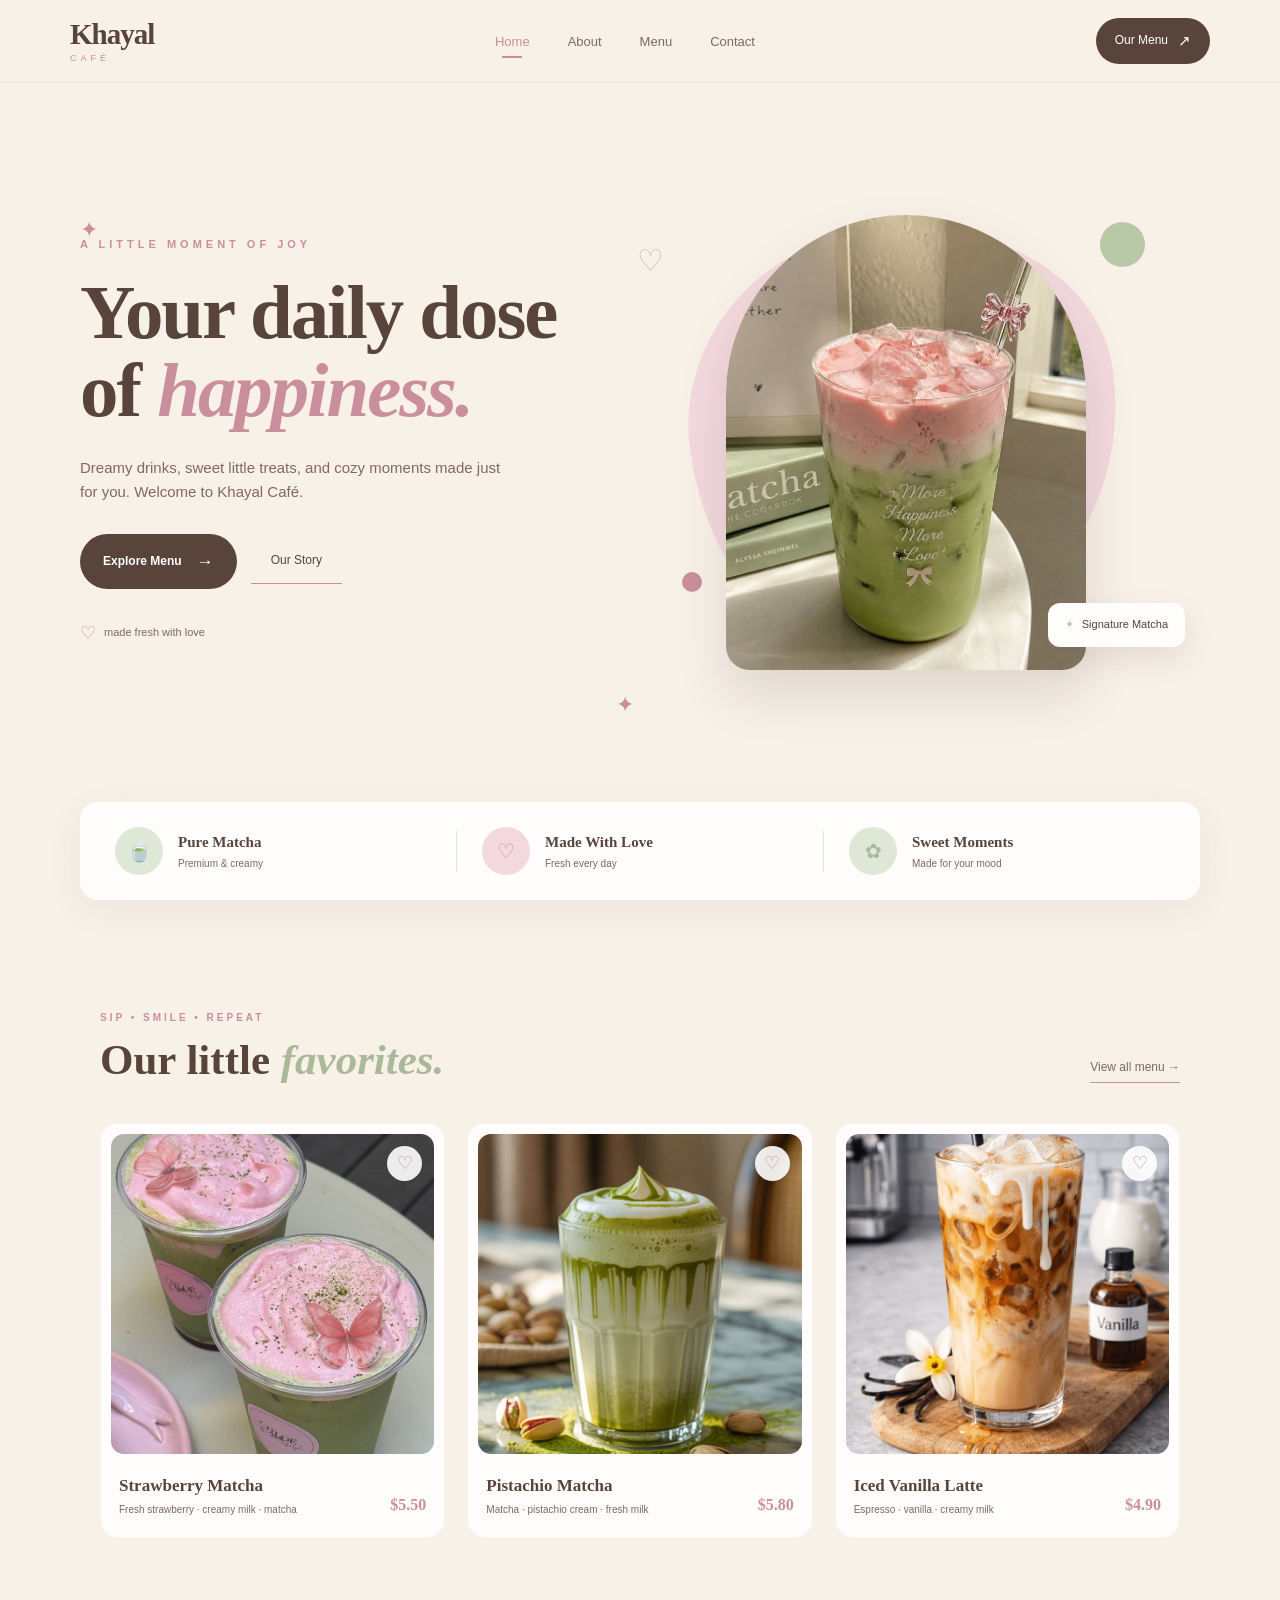
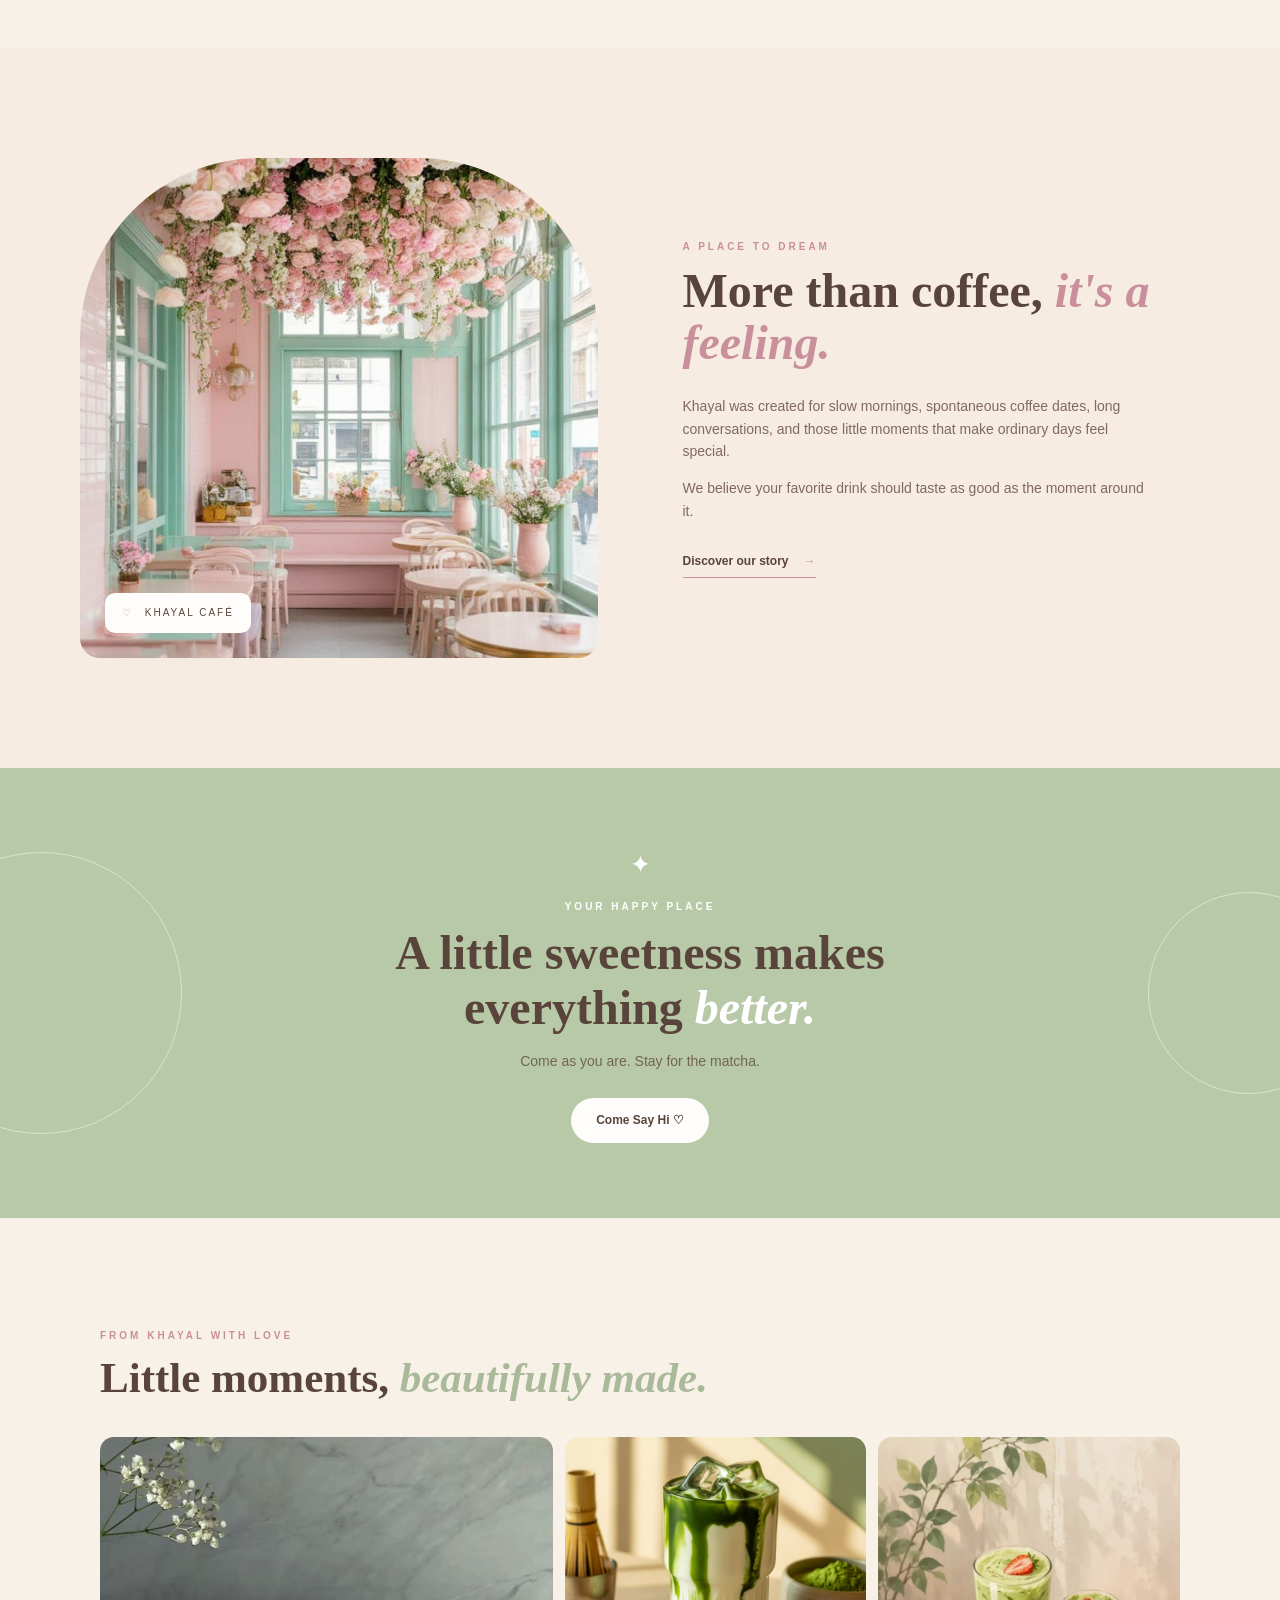
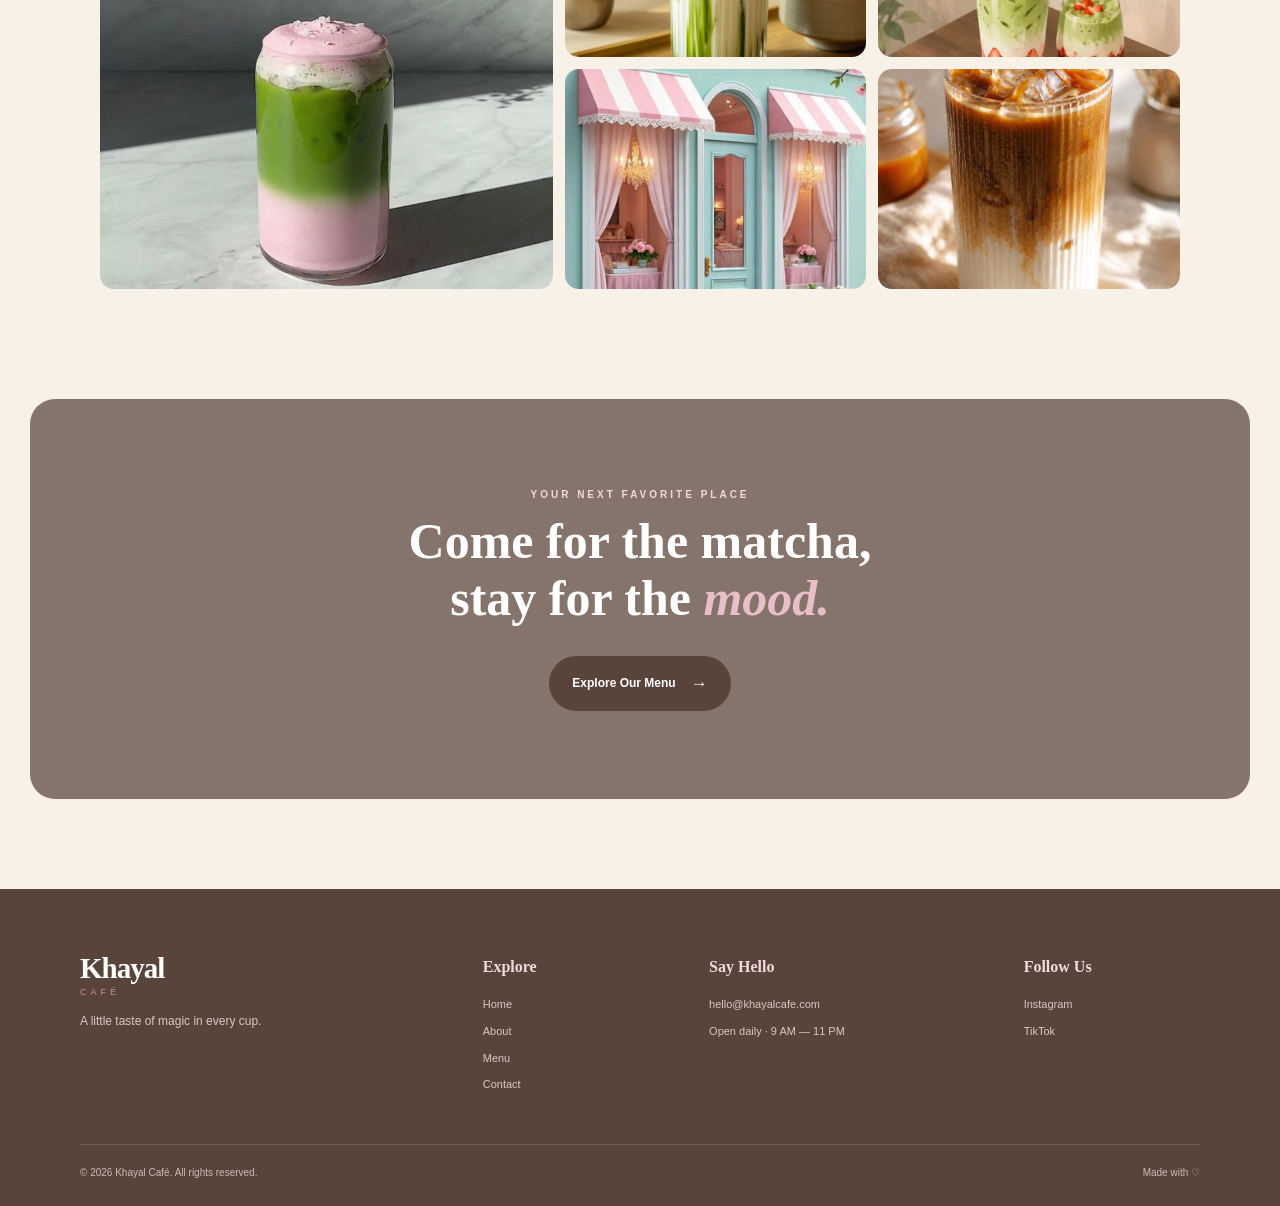
==== commit eb6431a3: "Update image source paths in index.html" ====
--- a/index.html
+++ b/index.html
@@ -70,7 +70,7 @@
             <div class="hero-visual">
                 <div class="pink-shape"></div>
                 <div class="hero-image-frame">
-                    <img src="images/Strawberry Matcha Latte.jpeg" alt="Strawberry Matcha Latte">
+                    <img src="Strawberry Matcha Latte.jpeg" alt="Strawberry Matcha Latte">
                 </div>
                 <div class="matcha-tag">
                     <span>✦</span>
@@ -129,7 +129,7 @@
                 <article class="drink-card">
                     <div class="drink-image pink-bg">
                         <span class="favorite">♡</span>
-                        <img src="images/Strawberry Matcha.jpeg" alt="Strawberry Matcha">
+                        <img src="Strawberry Matcha.jpeg" alt="Strawberry Matcha">
                     </div>
                     <div class="drink-info">
                         <div>
@@ -144,7 +144,7 @@
                 <article class="drink-card">
                     <div class="drink-image green-bg">
                         <span class="favorite">♡</span>
-                        <img src="images/Pistachio Matcha.jpeg" alt="Pistachio Matcha">
+                        <img src="Pistachio Matcha.jpeg" alt="Pistachio Matcha">
                     </div>
                     <div class="drink-info">
                         <div>
@@ -159,7 +159,7 @@
                 <article class="drink-card">
                     <div class="drink-image beige-bg">
                         <span class="favorite">♡</span>
-                        <img src="images/Iced Vanilla Latte.jpeg" alt="Iced Vanilla Latte">
+                        <img src="Iced Vanilla Latte.jpeg" alt="Iced Vanilla Latte">
                     </div>
                     <div class="drink-info">
                         <div>
@@ -173,7 +173,7 @@
         </section>
         <section class="about-preview">
             <div class="about-photo">
-                <img src="images/Khayal Café.jpeg" alt="Khayal Café">
+                <img src="Khayal Café.jpeg" alt="Khayal Café">
                 <div class="photo-label">
                     <span>♡</span>
                     KHAYAL CAFÉ
@@ -236,19 +236,19 @@
 
             <div class="gallery-grid">
                 <div class="gallery-item large">
-                    <img src="images/Khayal Café drin.jpeg" alt="Khayal Café drink">
+                    <img src="Khayal Café drin.jpeg" alt="Khayal Café drink">
                 </div>
                 <div class="gallery-item">
-                    <img src="images/Matcha drink.jpeg" alt="Matcha drink">
+                    <img src="Matcha drink.jpeg" alt="Matcha drink">
                 </div>
                 <div class="gallery-item">
-                    <img src="images/Cafe dessert.jpeg" alt="Cafe dessert">
+                    <img src="Cafe dessert.jpeg" alt="Cafe dessert">
                 </div>
                 <div class="gallery-item">
-                    <img src="images/Cafe interior.jpeg" alt="Cafe interior">
+                    <img src="Cafe interior.jpeg" alt="Cafe interior">
                 </div>
                 <div class="gallery-item">
-                    <img src="images/Iced latte.jpeg" alt="Iced latte">
+                    <img src="Iced latte.jpeg" alt="Iced latte">
                 </div>
             </div>
         </section>
@@ -318,4 +318,4 @@
     </footer>
 
 </body>
-</html>+</html>
